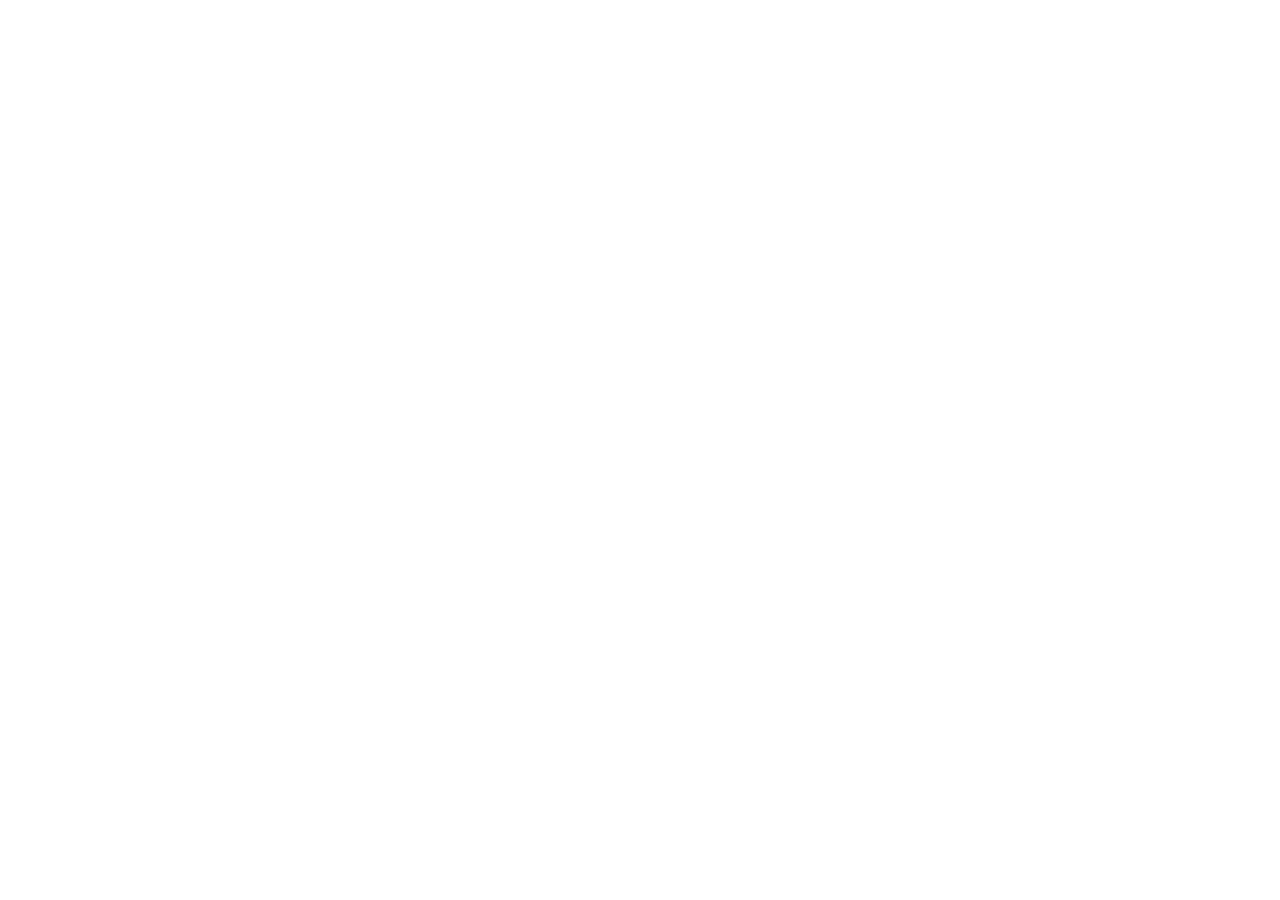
==== about.html @ 41b2a624 "Created initial folder structure" ====
<!DOCTYPE html>
<html lang="en">
<head>
    <meta charset="UTF-8">
    <meta http-equiv="X-UA-Compatible" content="IE=edge">
    <meta name="viewport" content="width=device-width, initial-scale=1.0">
  <link rel="stylesheet" href="/src/style.css"/>
    <title>Document</title>
</head>
<body>
    
</body>
</html>
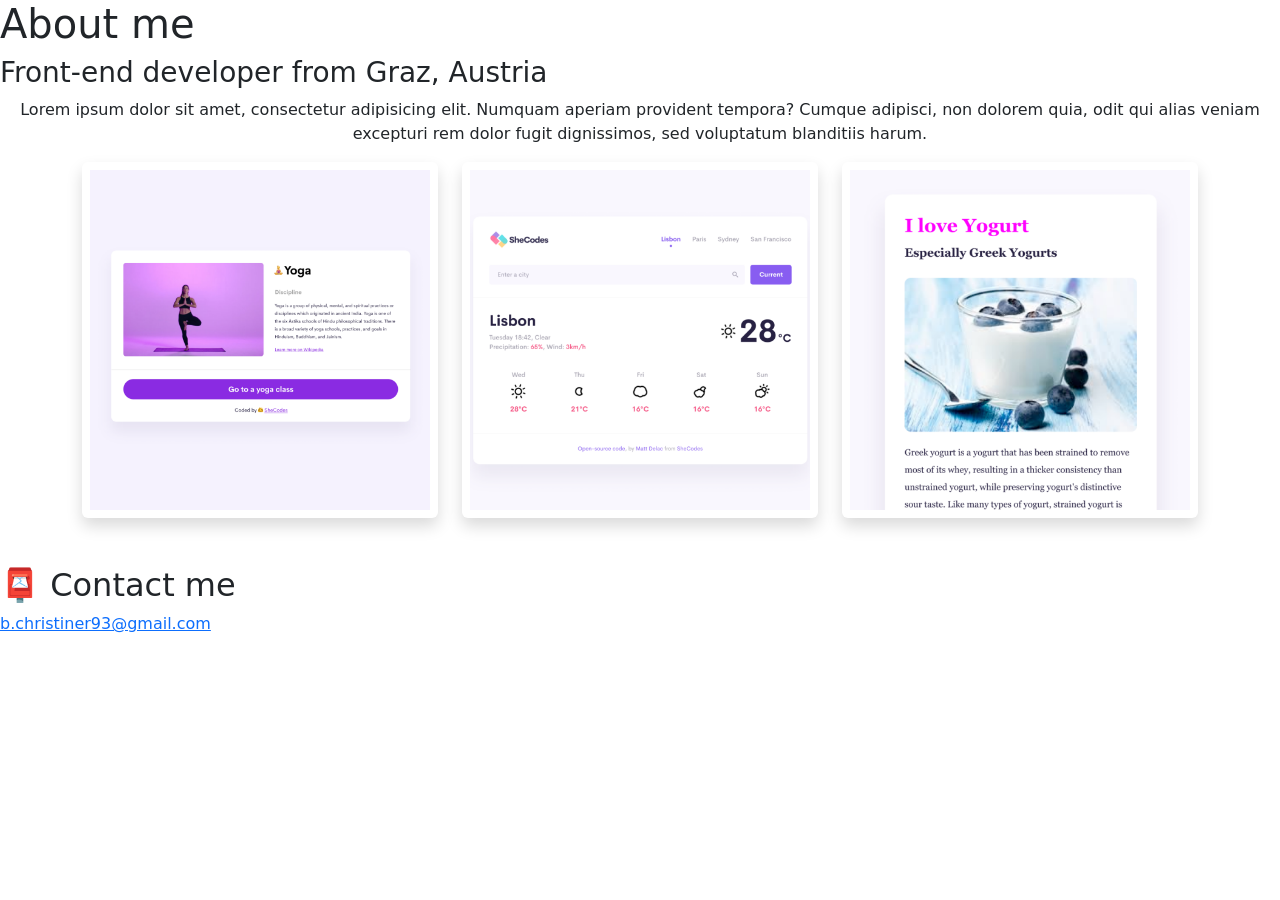
==== commit ec4ef77b: "Added html structure on about page" ====
--- a/about.html
+++ b/about.html
@@ -4,10 +4,53 @@
     <meta charset="UTF-8">
     <meta http-equiv="X-UA-Compatible" content="IE=edge">
     <meta name="viewport" content="width=device-width, initial-scale=1.0">
-  <link rel="stylesheet" href="/src/style.css"/>
+  <link href="https://cdn.jsdelivr.net/npm/bootstrap@5.1.3/dist/css/bootstrap.min.css" rel="stylesheet" integrity="sha384-1BmE4kWBq78iYhFldvKuhfTAU6auU8tT94WrHftjDbrCEXSU1oBoqyl2QvZ6jIW3" crossorigin="anonymous">
+    <link rel="stylesheet" href="/src/style.css"/>
     <title>Document</title>
 </head>
 <body>
-    
+    <h1>About me</h1>
+    <h3>Front-end developer from Graz, Austria</h3>
+    <div class="about-paragraphs text-center">
+      <p>
+        Lorem ipsum dolor sit amet, consectetur adipisicing elit. Numquam
+        aperiam provident tempora? Cumque adipisci, non dolorem quia, odit qui
+        alias veniam excepturi rem dolor fugit dignissimos, sed voluptatum
+        blanditiis harum.
+      </p>
+    </div>
+
+    <div class="container">
+      <div class="row">
+        <div class="col-sm-4">
+          <img
+            src="/images/yoga.png"
+            alt="Yoga"
+            class="img-fluid p-2 shadow rounded"
+          />
+        </div>
+        <div class="col-sm-4">
+          <img
+            src="/images/weatherapp.png"
+            alt="WeatherApp"
+            class="img-fluid p-2 shadow rounded"
+          />
+        </div>
+        <div class="col-sm-4">
+          <img
+            src="/images/yogurt.png"
+            alt="YoghurtApp"
+            class="img-fluid p-2 shadow rounded"
+          />
+        </div>
+      </div>
+    </div>
+    <div id="contact" class="mt-5">
+      <h2>📮 Contact me</h2>
+      <a href="mailto:b.christiner93@gmail.com" class="email-link">
+        b.christiner93@gmail.com
+      </a>
+    </div>
+ <script src="https://cdn.jsdelivr.net/npm/bootstrap@5.1.3/dist/js/bootstrap.bundle.min.js" integrity="sha384-ka7Sk0Gln4gmtz2MlQnikT1wXgYsOg+OMhuP+IlRH9sENBO0LRn5q+8nbTov4+1p" crossorigin="anonymous"></script>   
 </body>
 </html>
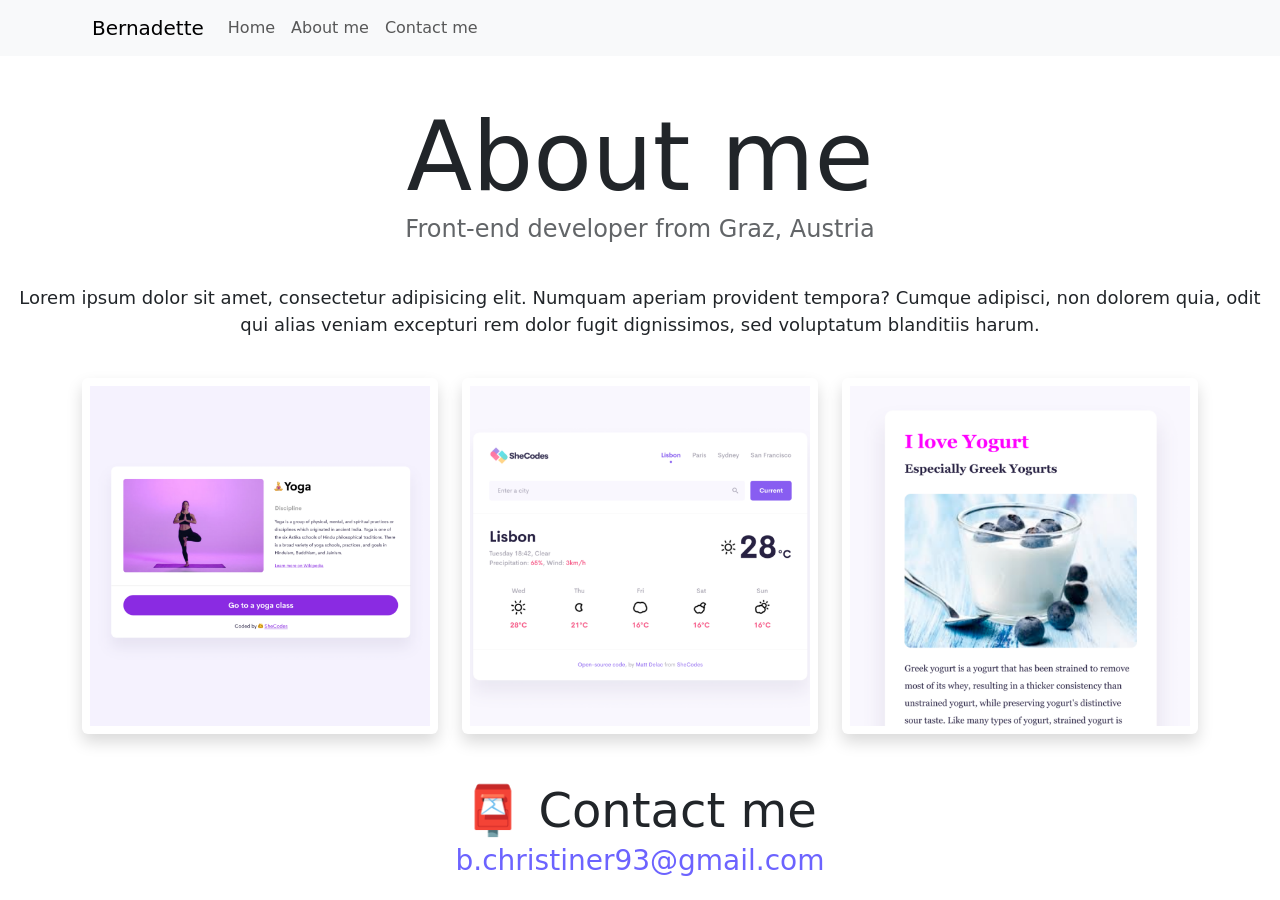
==== commit b2279031: "Added navigation" ====
--- a/about.html
+++ b/about.html
@@ -9,6 +9,37 @@
     <title>Document</title>
 </head>
 <body>
+     <nav
+      class="navbar navbar-expand-lg navbar-light bg-light fixed-top navigationbar"
+    >
+      <div class="container-fluid">
+        <a class="navbar-brand" href="/">Bernadette</a>
+        <button
+          class="navbar-toggler"
+          type="button"
+          data-bs-toggle="collapse"
+          data-bs-target="#navbarNav"
+          aria-controls="navbarNav"
+          aria-expanded="false"
+          aria-label="Toggle navigation"
+        >
+          <span class="navbar-toggler-icon"></span>
+        </button>
+        <div class="collapse navbar-collapse" id="navbarNav">
+          <ul class="navbar-nav">
+            <li class="nav-item">
+              <a class="nav-link" aria-current="page" href="/">Home</a>
+            </li>
+            <li class="nav-item">
+              <a class="nav-link" href="/about.html">About me</a>
+            </li>
+            <li class="nav-item">
+              <a class="nav-link" href="/about.html#contact">Contact me</a>
+            </li>
+          </ul>
+        </div>
+      </div>
+    </nav>
     <h1>About me</h1>
     <h3>Front-end developer from Graz, Austria</h3>
     <div class="about-paragraphs text-center">
--- a/src/style.css
+++ b/src/style.css
@@ -0,0 +1,103 @@
+:root {
+  --primary-color: #6c63ff;
+  --secondary-color: #f5f2fe;
+  --box-shadow: 0 5px 10px rgba(0, 0, 0, 0.3);
+}
+
+body{
+  margin-top: 100px;
+}
+
+h1,
+h2,
+h3 {
+  text-align: center;
+  margin: 0;
+}
+
+h1 {
+  font-size: 96px;
+}
+
+h2 {
+  font-size: 48px;
+}
+
+h3 {
+  font-size: 24px;
+  opacity: 0.7;
+}
+
+p {
+ 
+  border-radius: 4px;
+  font-size: 18px;
+  line-height: 1.5;
+  text-align: center;
+}
+
+.navigation-links {
+  display: flex;
+  margin-top: 40px;
+  justify-content: center;
+}
+
+.navigation-links a {
+  margin: 20px;
+  border-radius: 4px;
+  padding: 20px 15px;
+  text-decoration: none;
+  text-transform: capitalize;
+}
+
+.contact-link {
+  background: var(--primary-color);
+  box-shadow: var(--box-shadow);
+  color: white;
+}
+
+.about-link {
+  color: var(--primary-color);
+  border: 1px solid var(--primary-color);
+}
+
+.homepage-link {
+  color: var(--primary-color);
+  text-align: center;
+  display: block;
+}
+
+.about-paragraphs {
+  display: flex;
+  margin: 30px 0;
+}
+
+.about-paragraphs p {
+  margin: 10px;
+}
+
+.email-link {
+  display: flex;
+  justify-content: center;
+  color: var(--primary-color);
+  font-size: 28px;
+  text-decoration: none;
+}
+
+.email-link:hover {
+  text-decoration: underline;
+}
+.navigationbar{
+  padding-left: 80px;!important;
+
+}
+
+.primary-link{
+  border-radius:4px;
+  padding: 20px 15px;
+  text-decoration: none;
+  text-transform:capitalize;
+  background: var(--primary-color);
+  box-shadow: var(--box-shadow);
+  color: white;
+}
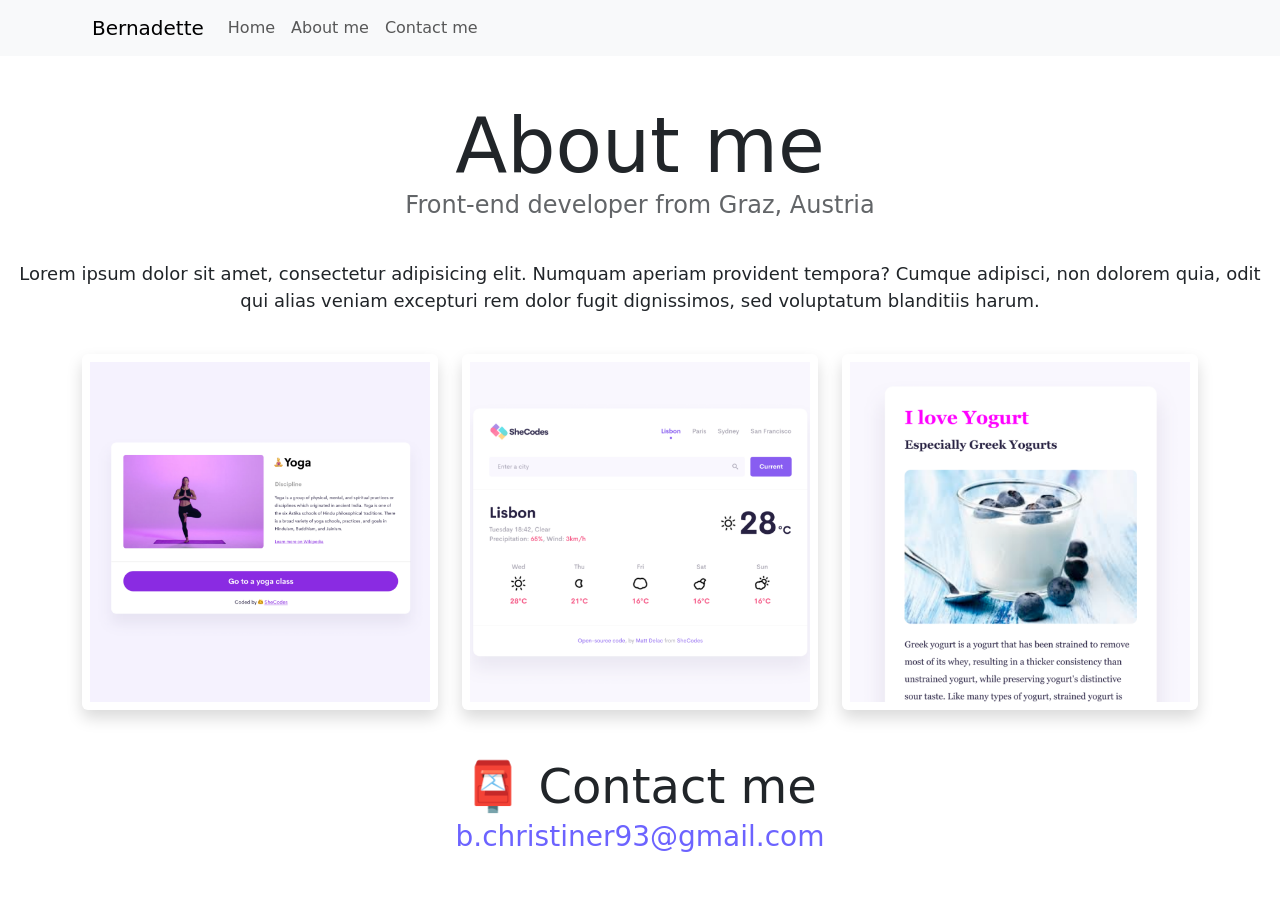
==== commit 46de7e0c: "Made it SEO friendly" ====
--- a/about.html
+++ b/about.html
@@ -4,9 +4,10 @@
     <meta charset="UTF-8">
     <meta http-equiv="X-UA-Compatible" content="IE=edge">
     <meta name="viewport" content="width=device-width, initial-scale=1.0">
+    <meta name="desciption" content="Learn more about me, my work and my projects">
   <link href="https://cdn.jsdelivr.net/npm/bootstrap@5.1.3/dist/css/bootstrap.min.css" rel="stylesheet" integrity="sha384-1BmE4kWBq78iYhFldvKuhfTAU6auU8tT94WrHftjDbrCEXSU1oBoqyl2QvZ6jIW3" crossorigin="anonymous">
     <link rel="stylesheet" href="/src/style.css"/>
-    <title>Document</title>
+    <title>About me - Front-end developer</title>
 </head>
 <body>
      <nav
@@ -41,7 +42,7 @@
       </div>
     </nav>
     <h1>About me</h1>
-    <h3>Front-end developer from Graz, Austria</h3>
+    <h3 class="background">Front-end developer from Graz, Austria</h3>
     <div class="about-paragraphs text-center">
       <p>
         Lorem ipsum dolor sit amet, consectetur adipisicing elit. Numquam
@@ -56,29 +57,29 @@
         <div class="col-sm-4">
           <img
             src="/images/yoga.png"
-            alt="Yoga"
-            class="img-fluid p-2 shadow rounded"
+            alt="picture of yoga project"
+            class="img-fluid p-2 shadow rounded" title="yoga-project"
           />
         </div>
         <div class="col-sm-4">
           <img
             src="/images/weatherapp.png"
-            alt="WeatherApp"
-            class="img-fluid p-2 shadow rounded"
+            alt="picture of weather app"
+            class="img-fluid p-2 shadow rounded" title="weather app-project"
           />
         </div>
         <div class="col-sm-4">
           <img
             src="/images/yogurt.png"
-            alt="YoghurtApp"
-            class="img-fluid p-2 shadow rounded"
+            alt="picture of yoga app"
+            class="img-fluid p-2 shadow rounded" title="yogurt app-project"
           />
         </div>
       </div>
     </div>
     <div id="contact" class="mt-5">
       <h2>📮 Contact me</h2>
-      <a href="mailto:b.christiner93@gmail.com" class="email-link">
+      <a href="mailto:b.christiner93@gmail.com" class="email-link" title="contact me per email">
         b.christiner93@gmail.com
       </a>
     </div>
--- a/src/style.css
+++ b/src/style.css
@@ -4,7 +4,7 @@
   --box-shadow: 0 5px 10px rgba(0, 0, 0, 0.3);
 }
 
-body{
+body {
   margin-top: 100px;
 }
 
@@ -16,7 +16,7 @@
 }
 
 h1 {
-  font-size: 96px;
+  font-size: 76px !important;
 }
 
 h2 {
@@ -29,7 +29,6 @@
 }
 
 p {
- 
   border-radius: 4px;
   font-size: 18px;
   line-height: 1.5;
@@ -87,17 +86,48 @@
 .email-link:hover {
   text-decoration: underline;
 }
-.navigationbar{
-  padding-left: 80px;!important;
-
+.navigationbar {
+  padding-left: 80px !important;
 }
 
-.primary-link{
-  border-radius:4px;
+.primary-link {
+  border-radius: 4px;
   padding: 20px 15px;
   text-decoration: none;
-  text-transform:capitalize;
+  text-transform: capitalize;
   background: var(--primary-color);
   box-shadow: var(--box-shadow);
   color: white;
-}+}
+.headline {
+  margin-top: 100px;
+}
+.introduction {
+  margin-top: 100px;
+}
+
+@media screen and (max-width: 576px) {
+  .responsive_picture {
+    display: none;
+  }
+  .email-link {
+    font-size: 15px;
+  }
+.background{
+    margin-top: 10px;
+}
+.navigation_name{
+  font-size: 15px!important;
+}
+  h1 {
+    font-size: 40px !important;
+  }
+
+  img {
+    margin-bottom: 5px;
+  }
+
+  h2 {
+    font-size: 30px;
+  }
+}
